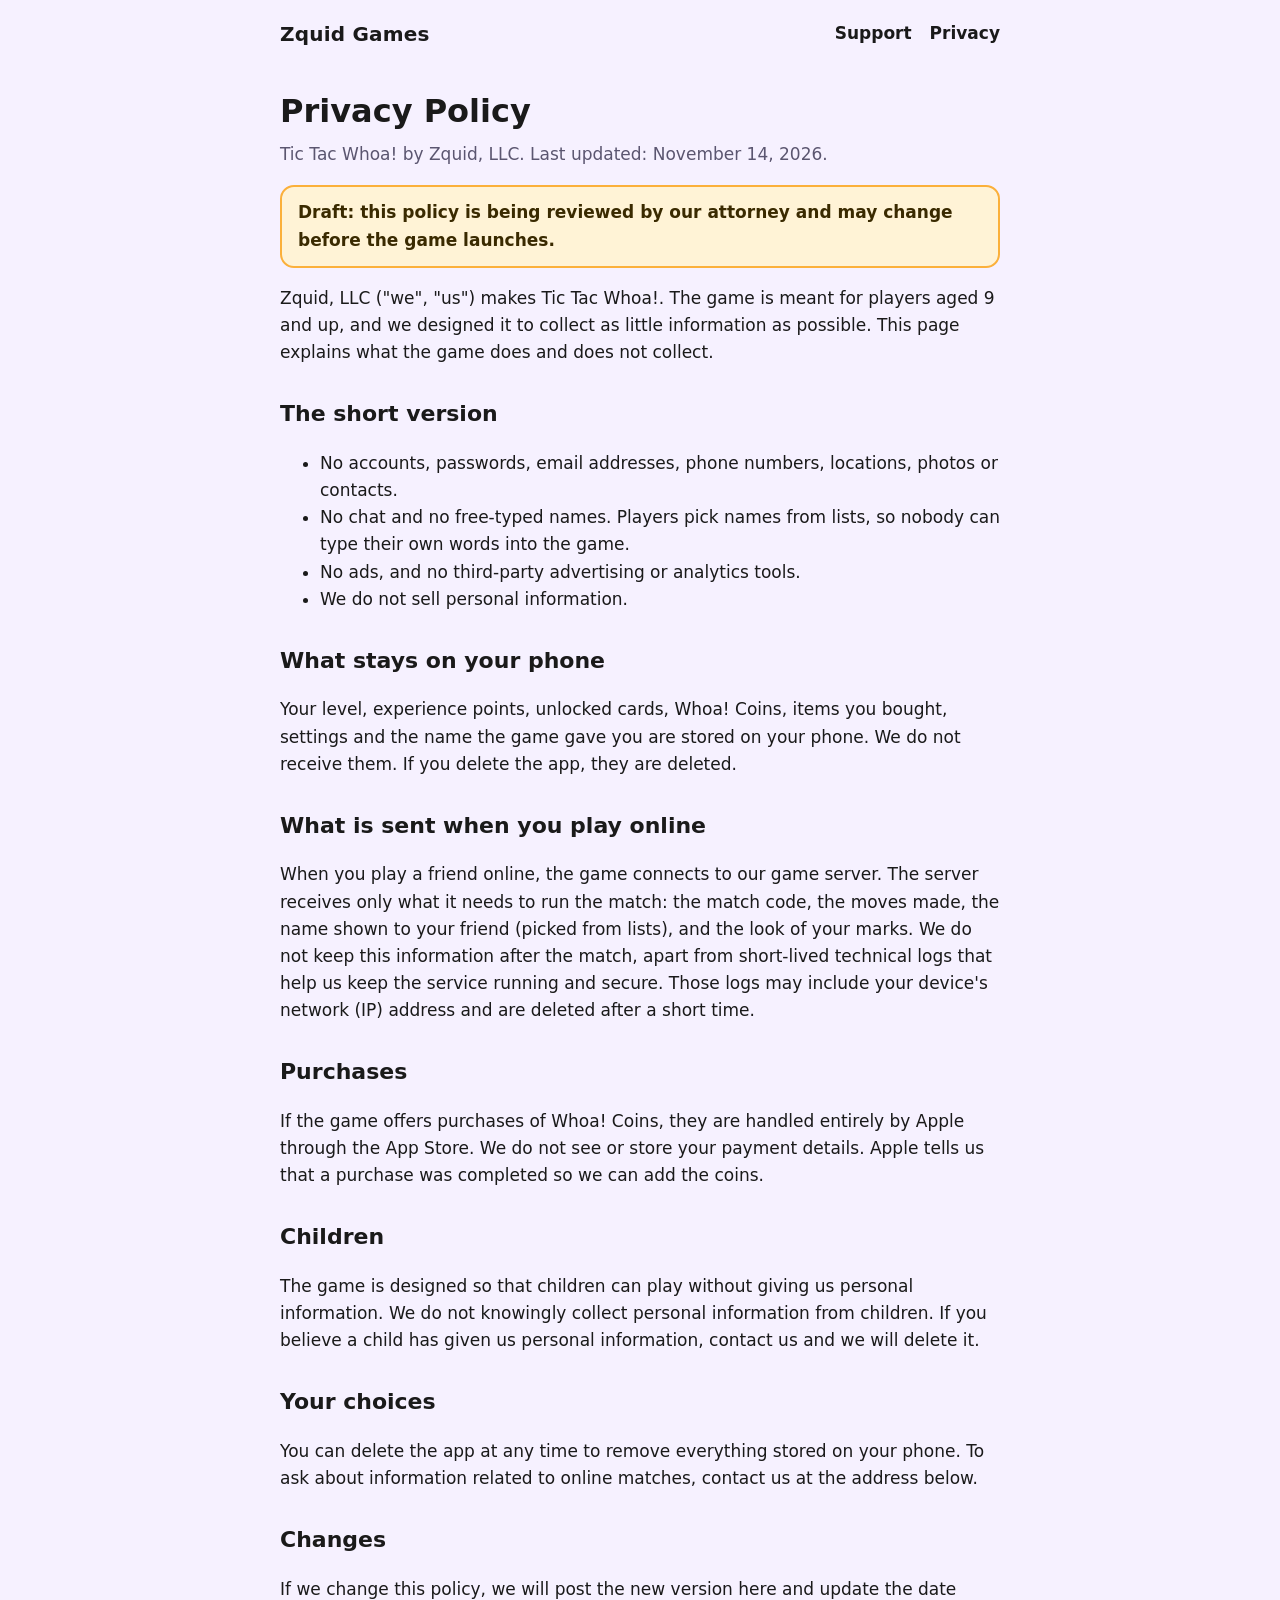
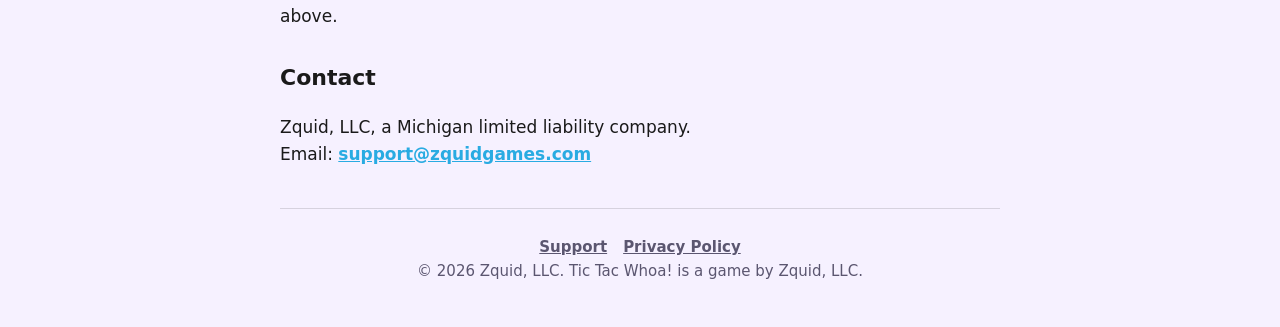
==== privacy.html @ 89dc0cd0 "Zquid Games website Co-Authored-By: Claude Sonnet 5.5 <noreply@anthropic.com>" ====
<!doctype html>
<html lang="en">
<head>
<meta charset="utf-8">
<meta name="viewport" content="width=device-width, initial-scale=1">
<title>Privacy Policy | Tic Tac Whoa!</title>
<meta name="description" content="How Tic Tac Whoa!, a game by Zquid, LLC, handles information.">
<link rel="icon" href="icon.png">
<link rel="stylesheet" href="style.css">
</head>
<body>
<div class="wrap">
  <header class="site">
    <a class="brand" href="index.html">Zquid Games</a>
    <nav><a href="support.html">Support</a><a href="privacy.html">Privacy</a></nav>
  </header>

  <main class="page">
    <h1>Privacy Policy</h1>
    <p class="updated">Tic Tac Whoa! by Zquid, LLC. Last updated: November 14, 2026.</p>
    <div class="notice">Draft: this policy is being reviewed by our attorney and may change before the game launches.</div>

    <p>Zquid, LLC ("we", "us") makes Tic Tac Whoa!. The game is meant for players aged 9 and up, and we designed it to collect as little information as possible. This page explains what the game does and does not collect.</p>

    <h2>The short version</h2>
    <ul>
      <li>No accounts, passwords, email addresses, phone numbers, locations, photos or contacts.</li>
      <li>No chat and no free-typed names. Players pick names from lists, so nobody can type their own words into the game.</li>
      <li>No ads, and no third-party advertising or analytics tools.</li>
      <li>We do not sell personal information.</li>
    </ul>

    <h2>What stays on your phone</h2>
    <p>Your level, experience points, unlocked cards, Whoa! Coins, items you bought, settings and the name the game gave you are stored on your phone. We do not receive them. If you delete the app, they are deleted.</p>

    <h2>What is sent when you play online</h2>
    <p>When you play a friend online, the game connects to our game server. The server receives only what it needs to run the match: the match code, the moves made, the name shown to your friend (picked from lists), and the look of your marks. We do not keep this information after the match, apart from short-lived technical logs that help us keep the service running and secure. Those logs may include your device's network (IP) address and are deleted after a short time.</p>

    <h2>Purchases</h2>
    <p>If the game offers purchases of Whoa! Coins, they are handled entirely by Apple through the App Store. We do not see or store your payment details. Apple tells us that a purchase was completed so we can add the coins.</p>

    <h2>Children</h2>
    <p>The game is designed so that children can play without giving us personal information. We do not knowingly collect personal information from children. If you believe a child has given us personal information, contact us and we will delete it.</p>

    <h2>Your choices</h2>
    <p>You can delete the app at any time to remove everything stored on your phone. To ask about information related to online matches, contact us at the address below.</p>

    <h2>Changes</h2>
    <p>If we change this policy, we will post the new version here and update the date above.</p>

    <h2>Contact</h2>
    <p>Zquid, LLC, a Michigan limited liability company.<br>
    Email: <a href="mailto:support@zquidgames.com">support@zquidgames.com</a></p>
  </main>

  <footer class="site">
    <div><a href="support.html">Support</a><a href="privacy.html">Privacy Policy</a></div>
    <div>&copy; 2026 Zquid, LLC. Tic Tac Whoa! is a game by Zquid, LLC.</div>
  </footer>
</div>
</body>
</html>
---- style.css ----
:root {
  --bg: #F6F1FF;
  --card: #FFFFFF;
  --ink: #1A1A1A;
  --muted: #5B5670;
  --blue: #29ABE2;
  --purple: #CD82ED;
  --orange: #FBB03B;
  --pink: #FF7BD0;
  --line: rgba(26, 26, 26, 0.14);
}
@media (prefers-color-scheme: dark) {
  :root {
    --bg: #17131F;
    --card: #231D31;
    --ink: #F4EFFF;
    --muted: #B9B0D0;
    --line: rgba(244, 239, 255, 0.18);
  }
}
* { box-sizing: border-box; }
html { -webkit-text-size-adjust: 100%; }
body {
  margin: 0;
  background: var(--bg);
  color: var(--ink);
  font: 17px/1.6 ui-rounded, "SF Pro Rounded", system-ui, -apple-system, "Segoe UI", Roboto, sans-serif;
}
a { color: var(--blue); font-weight: 700; }
.wrap { max-width: 760px; margin: 0 auto; padding: 0 20px; }
header.site {
  display: flex; align-items: center; justify-content: space-between; gap: 12px;
  padding: 18px 0;
}
header.site .brand { font-weight: 900; font-size: 20px; color: var(--ink); text-decoration: none; letter-spacing: 0.2px; }
header.site nav a { margin-left: 18px; text-decoration: none; color: var(--ink); font-weight: 700; }
header.site nav a:hover { color: var(--blue); }
.hero { text-align: center; padding: 28px 0 8px; }
.hero img.logo {
  width: min(340px, 80%); height: auto;
  background: #FFFFFF; border-radius: 28px; padding: 14px;
  box-shadow: 0 6px 0 rgba(0, 0, 0, 0.18);
}
.hero h1 { font-size: clamp(28px, 6vw, 40px); line-height: 1.15; margin: 18px 0 8px; font-weight: 900; }
.hero p { color: var(--muted); max-width: 540px; margin: 0 auto; }
.pill {
  display: inline-block; margin-top: 18px; padding: 10px 20px; border-radius: 999px;
  background: var(--orange); color: #1A1A1A; font-weight: 900; border: 3px solid #000; text-decoration: none;
}
.card {
  background: var(--card); border: 1px solid var(--line); border-radius: 20px;
  padding: 22px; margin: 22px 0;
}
.card h2 { margin: 0 0 8px; font-size: 22px; }
.cards { display: grid; gap: 16px; grid-template-columns: repeat(auto-fit, minmax(210px, 1fr)); margin: 22px 0; }
.cards .card { margin: 0; }
.cards .card h3 { margin: 0 0 6px; font-size: 18px; }
.cards .card p { margin: 0; color: var(--muted); font-size: 16px; }
.game { display: flex; gap: 18px; align-items: center; flex-wrap: wrap; }
.game img { width: 96px; height: 96px; border-radius: 22px; border: 1px solid var(--line); }
.game .text { flex: 1 1 260px; }
.game .text p { margin: 4px 0 0; color: var(--muted); }
main.page h1 { font-size: 32px; margin: 18px 0 4px; }
main.page h2 { margin-top: 30px; font-size: 22px; }
main.page p, main.page li { color: var(--ink); }
main.page .updated { color: var(--muted); margin-top: 0; }
.notice {
  background: #FFF3D6; color: #3A2A00; border: 2px solid var(--orange);
  border-radius: 14px; padding: 12px 16px; margin: 16px 0; font-weight: 700;
}
footer.site {
  margin-top: 40px; padding: 26px 0 44px; border-top: 1px solid var(--line);
  color: var(--muted); font-size: 15px; text-align: center;
}
footer.site a { color: var(--muted); margin: 0 8px; }
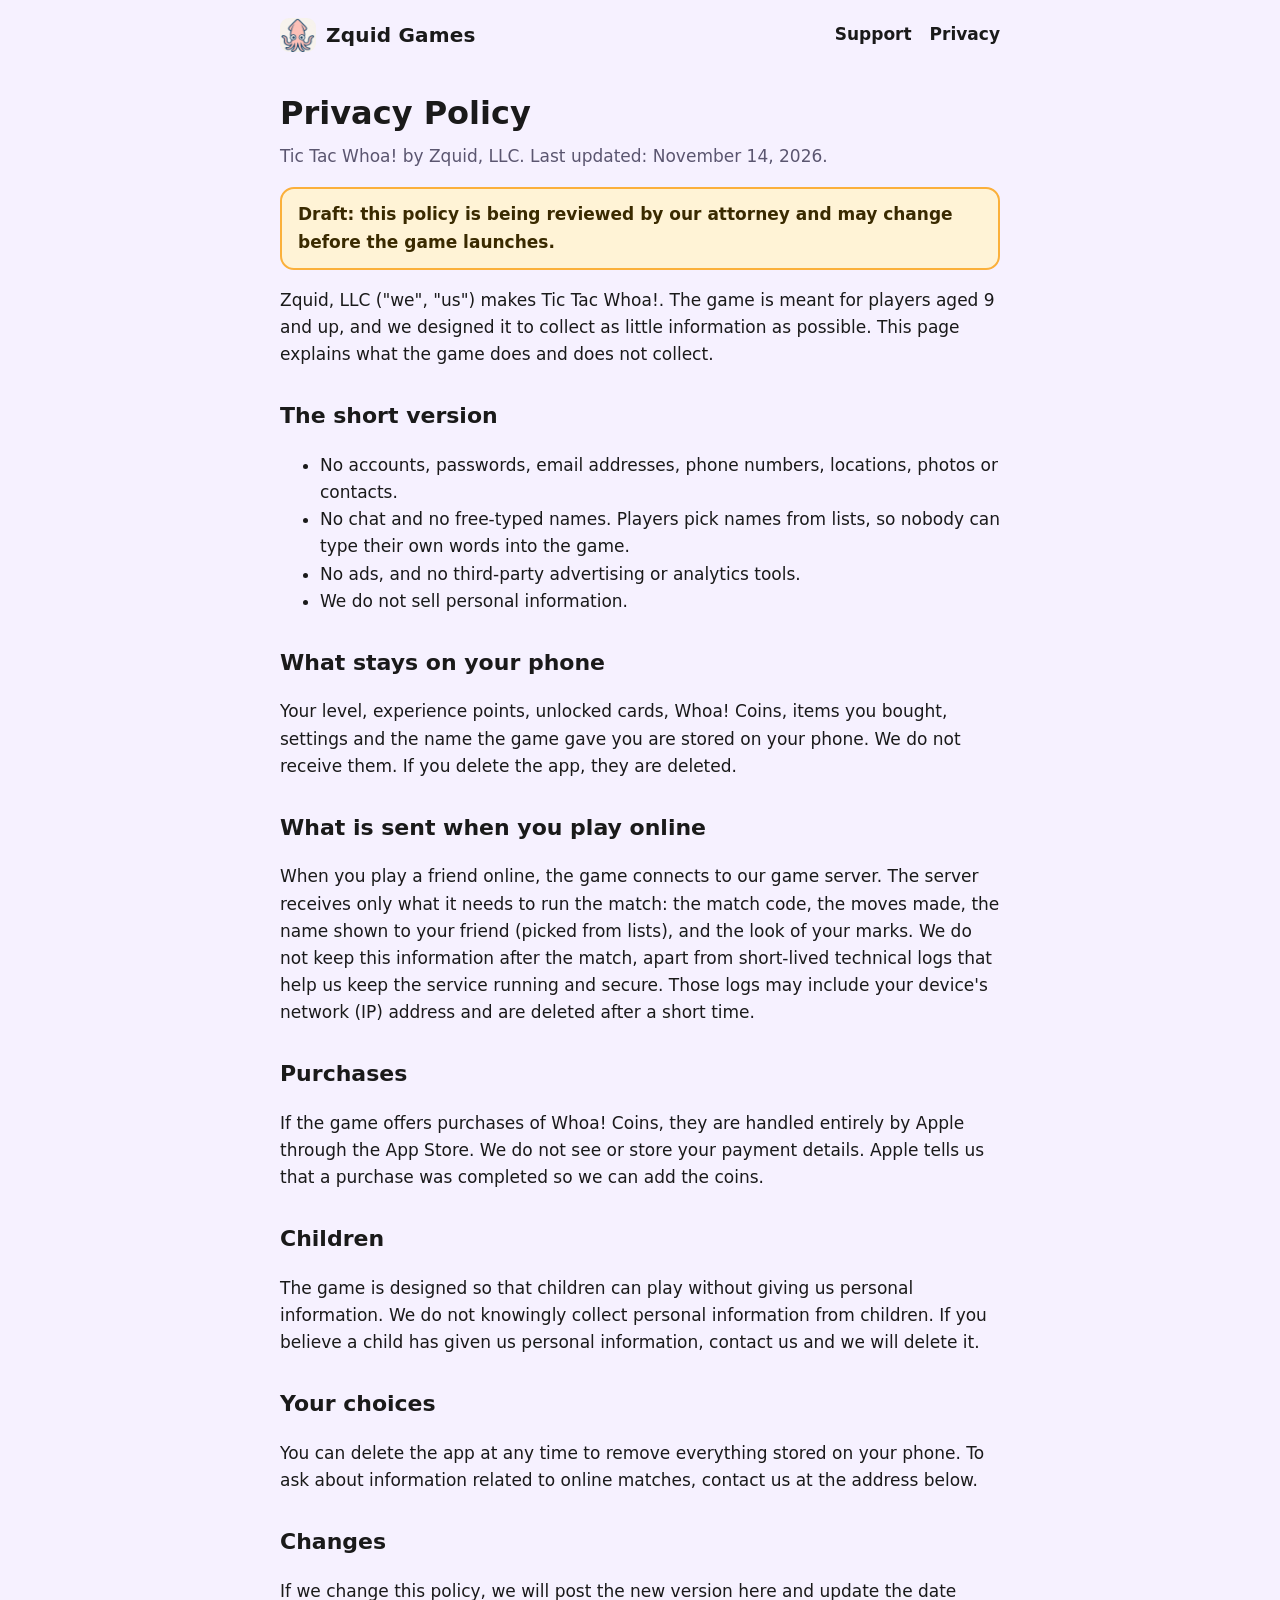
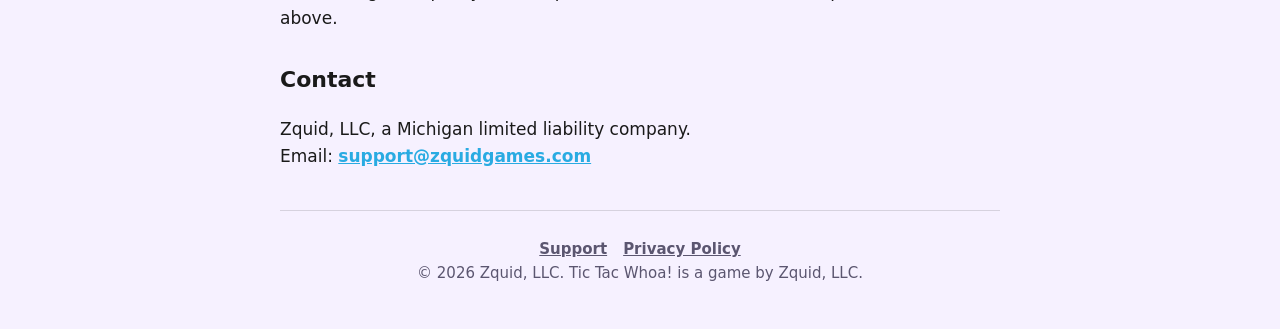
==== commit 6da6001a: "Add the Zquid logo to the website Co-Authored-By: Claude Sonnet 5.5 <noreply@anthropic.com>" ====
--- a/privacy.html
+++ b/privacy.html
@@ -5,13 +5,13 @@
 <meta name="viewport" content="width=device-width, initial-scale=1">
 <title>Privacy Policy | Tic Tac Whoa!</title>
 <meta name="description" content="How Tic Tac Whoa!, a game by Zquid, LLC, handles information.">
-<link rel="icon" href="icon.png">
+<link rel="icon" href="squid.png">
 <link rel="stylesheet" href="style.css">
 </head>
 <body>
 <div class="wrap">
   <header class="site">
-    <a class="brand" href="index.html">Zquid Games</a>
+    <a class="brand" href="index.html"><img src="squid.png" alt="" width="36" height="34"><span>Zquid Games</span></a>
     <nav><a href="support.html">Support</a><a href="privacy.html">Privacy</a></nav>
   </header>
 
--- a/style.css
+++ b/style.css
@@ -32,7 +32,7 @@
   display: flex; align-items: center; justify-content: space-between; gap: 12px;
   padding: 18px 0;
 }
-header.site .brand { font-weight: 900; font-size: 20px; color: var(--ink); text-decoration: none; letter-spacing: 0.2px; }
+header.site .brand { display: inline-flex; align-items: center; gap: 10px; font-weight: 900; font-size: 20px; color: var(--ink); text-decoration: none; letter-spacing: 0.2px; }
 header.site nav a { margin-left: 18px; text-decoration: none; color: var(--ink); font-weight: 700; }
 header.site nav a:hover { color: var(--blue); }
 .hero { text-align: center; padding: 28px 0 8px; }
@@ -73,3 +73,7 @@
   color: var(--muted); font-size: 15px; text-align: center;
 }
 footer.site a { color: var(--muted); margin: 0 8px; }
+header.site .brand { white-space: nowrap; }
+header.site .brand img { border-radius: 9px; }
+@media (max-width: 420px) { header.site nav a { margin-left: 12px; font-size: 16px; } header.site .brand { font-size: 18px; } }
+img.zquid { display: block; width: 200px; max-width: 60%; height: auto; margin: 0 auto 8px; border-radius: 22px; }
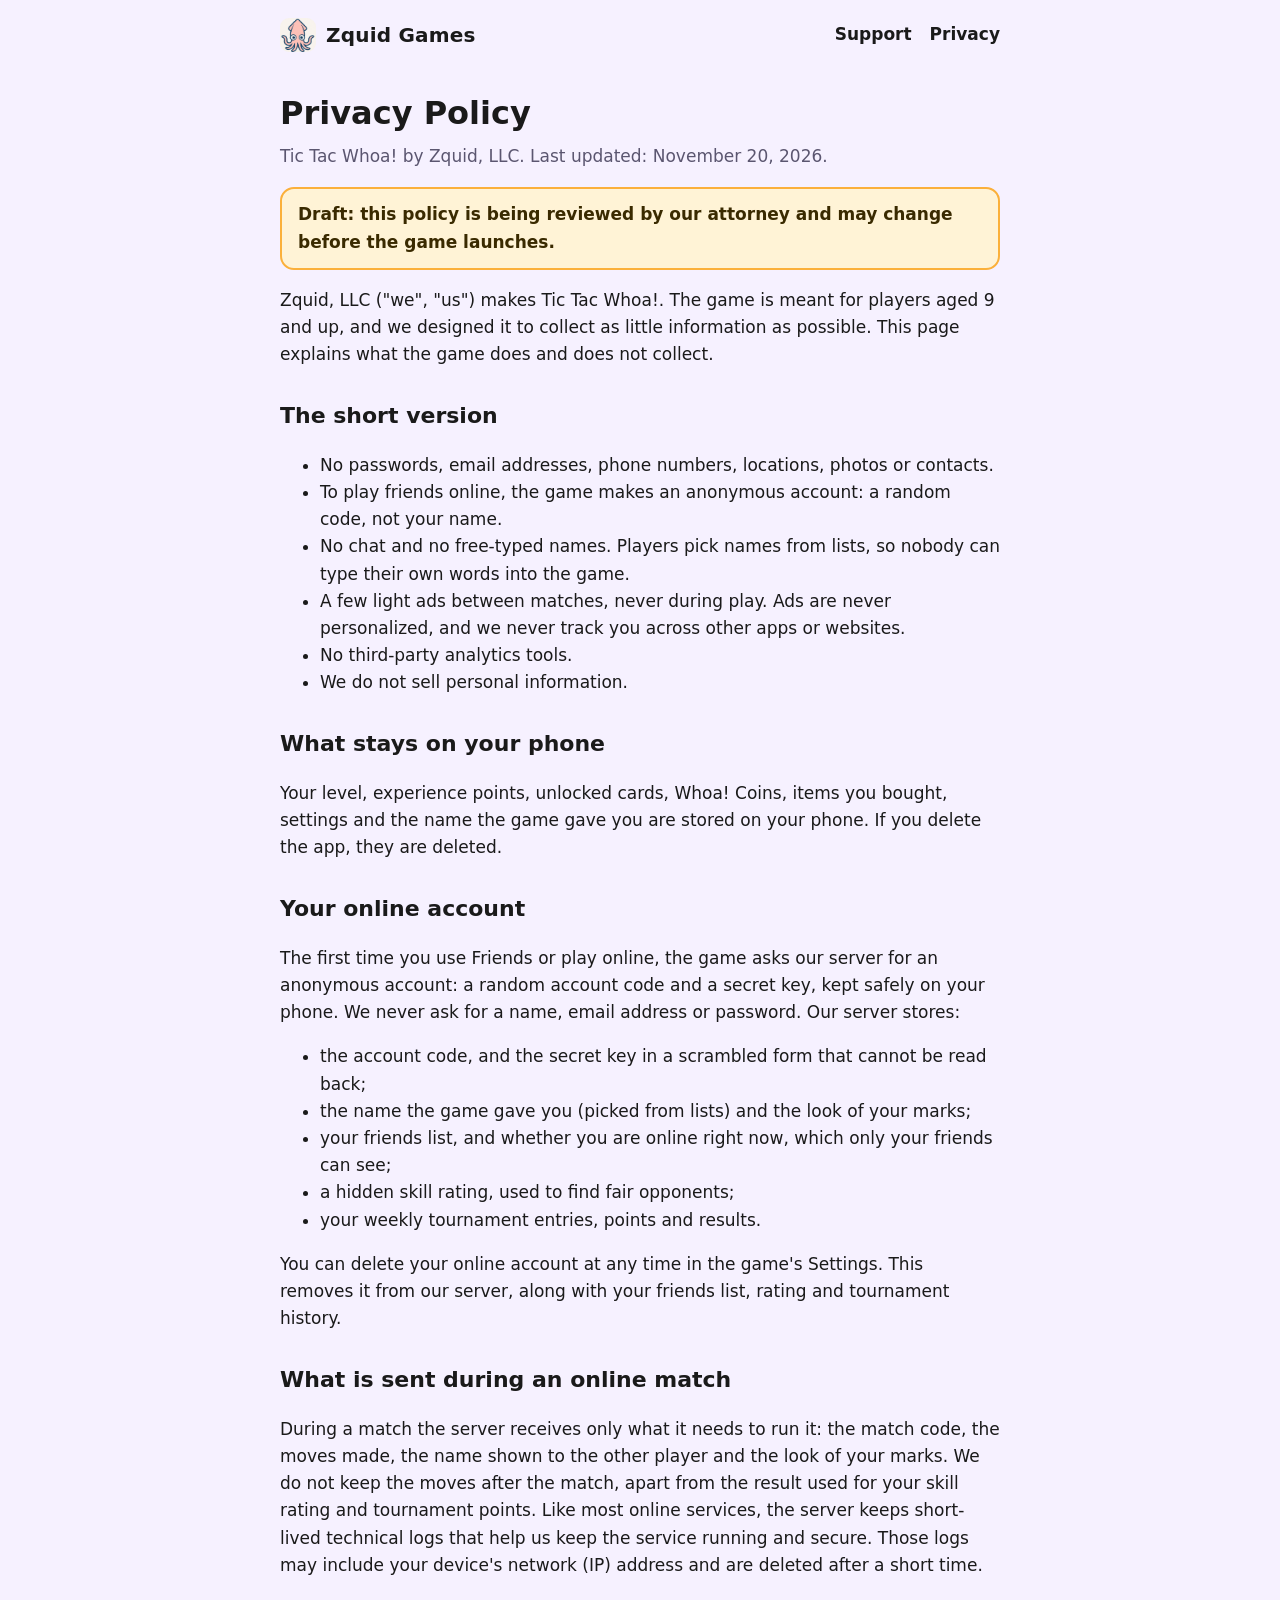
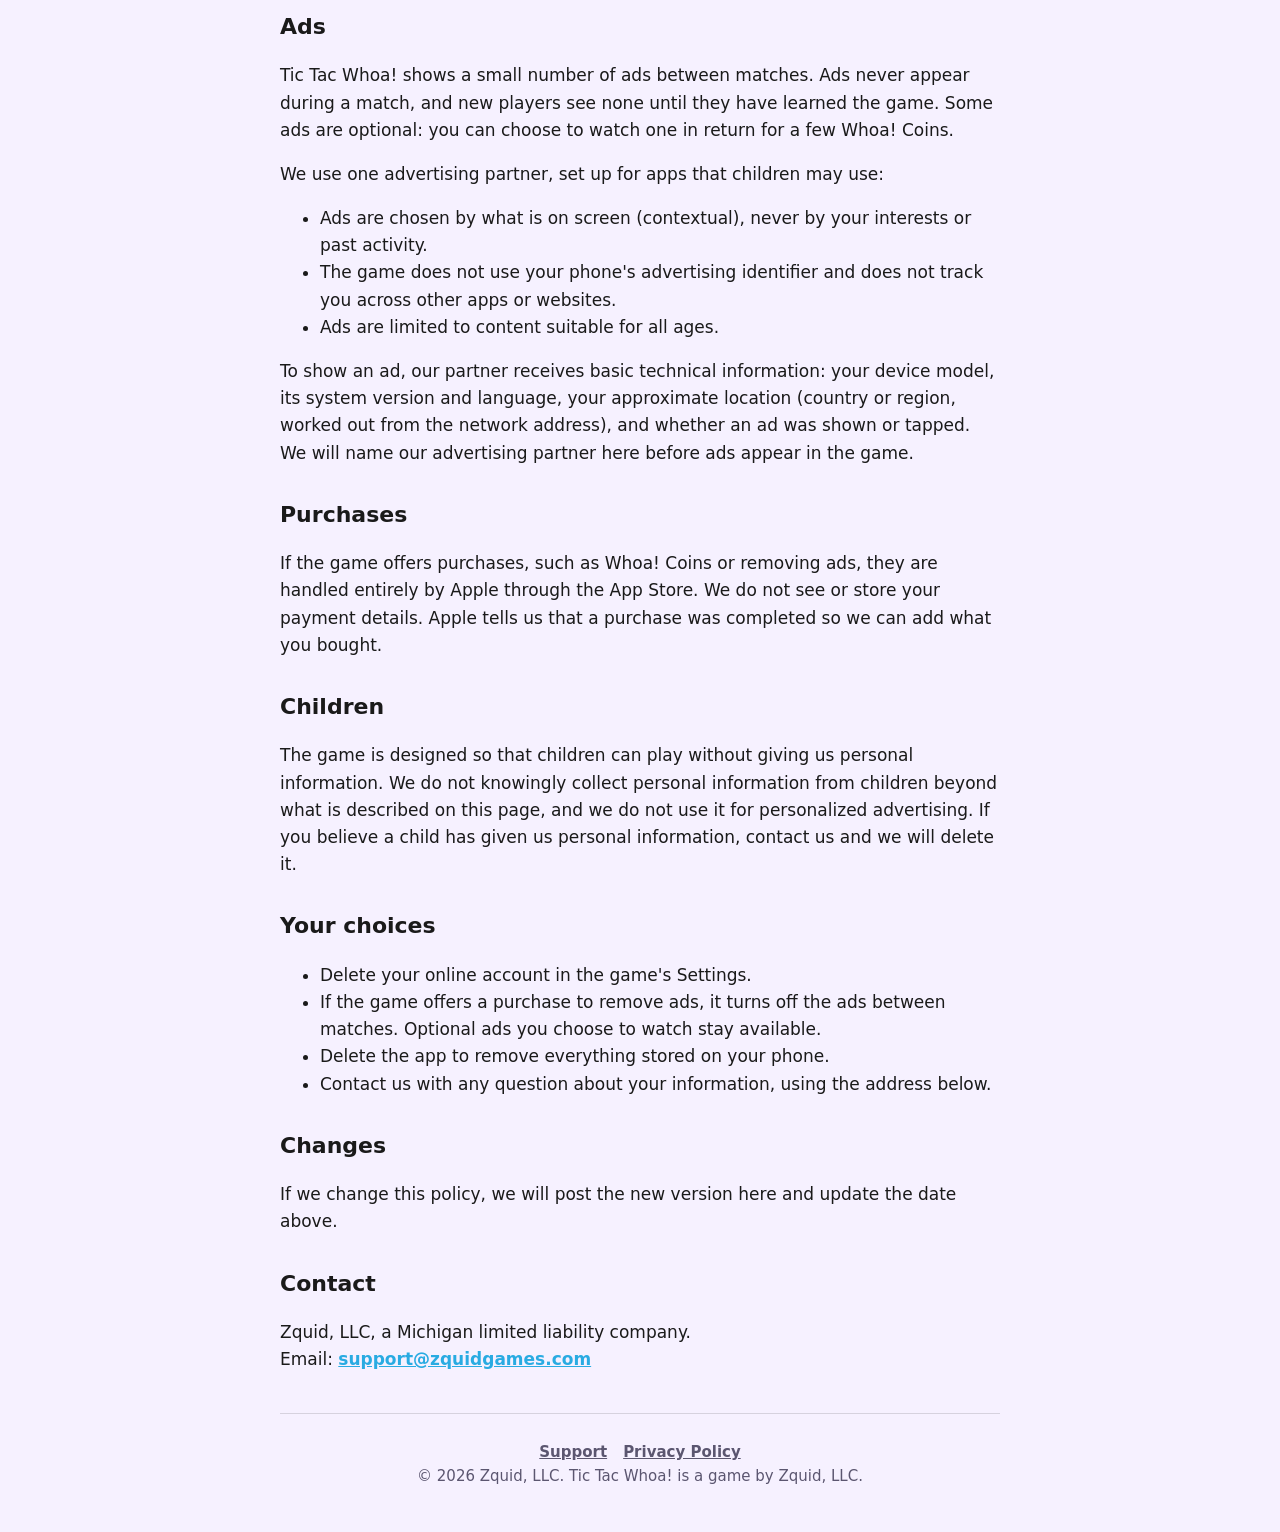
==== commit a5cb1812: "Privacy policy and home page: light ads, anonymous online account; Whoa! Mode and Play Online wordin" ====
--- a/privacy.html
+++ b/privacy.html
@@ -17,33 +17,61 @@
 
   <main class="page">
     <h1>Privacy Policy</h1>
-    <p class="updated">Tic Tac Whoa! by Zquid, LLC. Last updated: November 14, 2026.</p>
+    <p class="updated">Tic Tac Whoa! by Zquid, LLC. Last updated: November 20, 2026.</p>
     <div class="notice">Draft: this policy is being reviewed by our attorney and may change before the game launches.</div>
 
     <p>Zquid, LLC ("we", "us") makes Tic Tac Whoa!. The game is meant for players aged 9 and up, and we designed it to collect as little information as possible. This page explains what the game does and does not collect.</p>
 
     <h2>The short version</h2>
     <ul>
-      <li>No accounts, passwords, email addresses, phone numbers, locations, photos or contacts.</li>
+      <li>No passwords, email addresses, phone numbers, locations, photos or contacts.</li>
+      <li>To play friends online, the game makes an anonymous account: a random code, not your name.</li>
       <li>No chat and no free-typed names. Players pick names from lists, so nobody can type their own words into the game.</li>
-      <li>No ads, and no third-party advertising or analytics tools.</li>
+      <li>A few light ads between matches, never during play. Ads are never personalized, and we never track you across other apps or websites.</li>
+      <li>No third-party analytics tools.</li>
       <li>We do not sell personal information.</li>
     </ul>
 
     <h2>What stays on your phone</h2>
-    <p>Your level, experience points, unlocked cards, Whoa! Coins, items you bought, settings and the name the game gave you are stored on your phone. We do not receive them. If you delete the app, they are deleted.</p>
+    <p>Your level, experience points, unlocked cards, Whoa! Coins, items you bought, settings and the name the game gave you are stored on your phone. If you delete the app, they are deleted.</p>
 
-    <h2>What is sent when you play online</h2>
-    <p>When you play a friend online, the game connects to our game server. The server receives only what it needs to run the match: the match code, the moves made, the name shown to your friend (picked from lists), and the look of your marks. We do not keep this information after the match, apart from short-lived technical logs that help us keep the service running and secure. Those logs may include your device's network (IP) address and are deleted after a short time.</p>
+    <h2>Your online account</h2>
+    <p>The first time you use Friends or play online, the game asks our server for an anonymous account: a random account code and a secret key, kept safely on your phone. We never ask for a name, email address or password. Our server stores:</p>
+    <ul>
+      <li>the account code, and the secret key in a scrambled form that cannot be read back;</li>
+      <li>the name the game gave you (picked from lists) and the look of your marks;</li>
+      <li>your friends list, and whether you are online right now, which only your friends can see;</li>
+      <li>a hidden skill rating, used to find fair opponents;</li>
+      <li>your weekly tournament entries, points and results.</li>
+    </ul>
+    <p>You can delete your online account at any time in the game's Settings. This removes it from our server, along with your friends list, rating and tournament history.</p>
+
+    <h2>What is sent during an online match</h2>
+    <p>During a match the server receives only what it needs to run it: the match code, the moves made, the name shown to the other player and the look of your marks. We do not keep the moves after the match, apart from the result used for your skill rating and tournament points. Like most online services, the server keeps short-lived technical logs that help us keep the service running and secure. Those logs may include your device's network (IP) address and are deleted after a short time.</p>
+
+    <h2>Ads</h2>
+    <p>Tic Tac Whoa! shows a small number of ads between matches. Ads never appear during a match, and new players see none until they have learned the game. Some ads are optional: you can choose to watch one in return for a few Whoa! Coins.</p>
+    <p>We use one advertising partner, set up for apps that children may use:</p>
+    <ul>
+      <li>Ads are chosen by what is on screen (contextual), never by your interests or past activity.</li>
+      <li>The game does not use your phone's advertising identifier and does not track you across other apps or websites.</li>
+      <li>Ads are limited to content suitable for all ages.</li>
+    </ul>
+    <p>To show an ad, our partner receives basic technical information: your device model, its system version and language, your approximate location (country or region, worked out from the network address), and whether an ad was shown or tapped. We will name our advertising partner here before ads appear in the game.</p>
 
     <h2>Purchases</h2>
-    <p>If the game offers purchases of Whoa! Coins, they are handled entirely by Apple through the App Store. We do not see or store your payment details. Apple tells us that a purchase was completed so we can add the coins.</p>
+    <p>If the game offers purchases, such as Whoa! Coins or removing ads, they are handled entirely by Apple through the App Store. We do not see or store your payment details. Apple tells us that a purchase was completed so we can add what you bought.</p>
 
     <h2>Children</h2>
-    <p>The game is designed so that children can play without giving us personal information. We do not knowingly collect personal information from children. If you believe a child has given us personal information, contact us and we will delete it.</p>
+    <p>The game is designed so that children can play without giving us personal information. We do not knowingly collect personal information from children beyond what is described on this page, and we do not use it for personalized advertising. If you believe a child has given us personal information, contact us and we will delete it.</p>
 
     <h2>Your choices</h2>
-    <p>You can delete the app at any time to remove everything stored on your phone. To ask about information related to online matches, contact us at the address below.</p>
+    <ul>
+      <li>Delete your online account in the game's Settings.</li>
+      <li>If the game offers a purchase to remove ads, it turns off the ads between matches. Optional ads you choose to watch stay available.</li>
+      <li>Delete the app to remove everything stored on your phone.</li>
+      <li>Contact us with any question about your information, using the address below.</li>
+    </ul>
 
     <h2>Changes</h2>
     <p>If we change this policy, we will post the new version here and update the date above.</p>
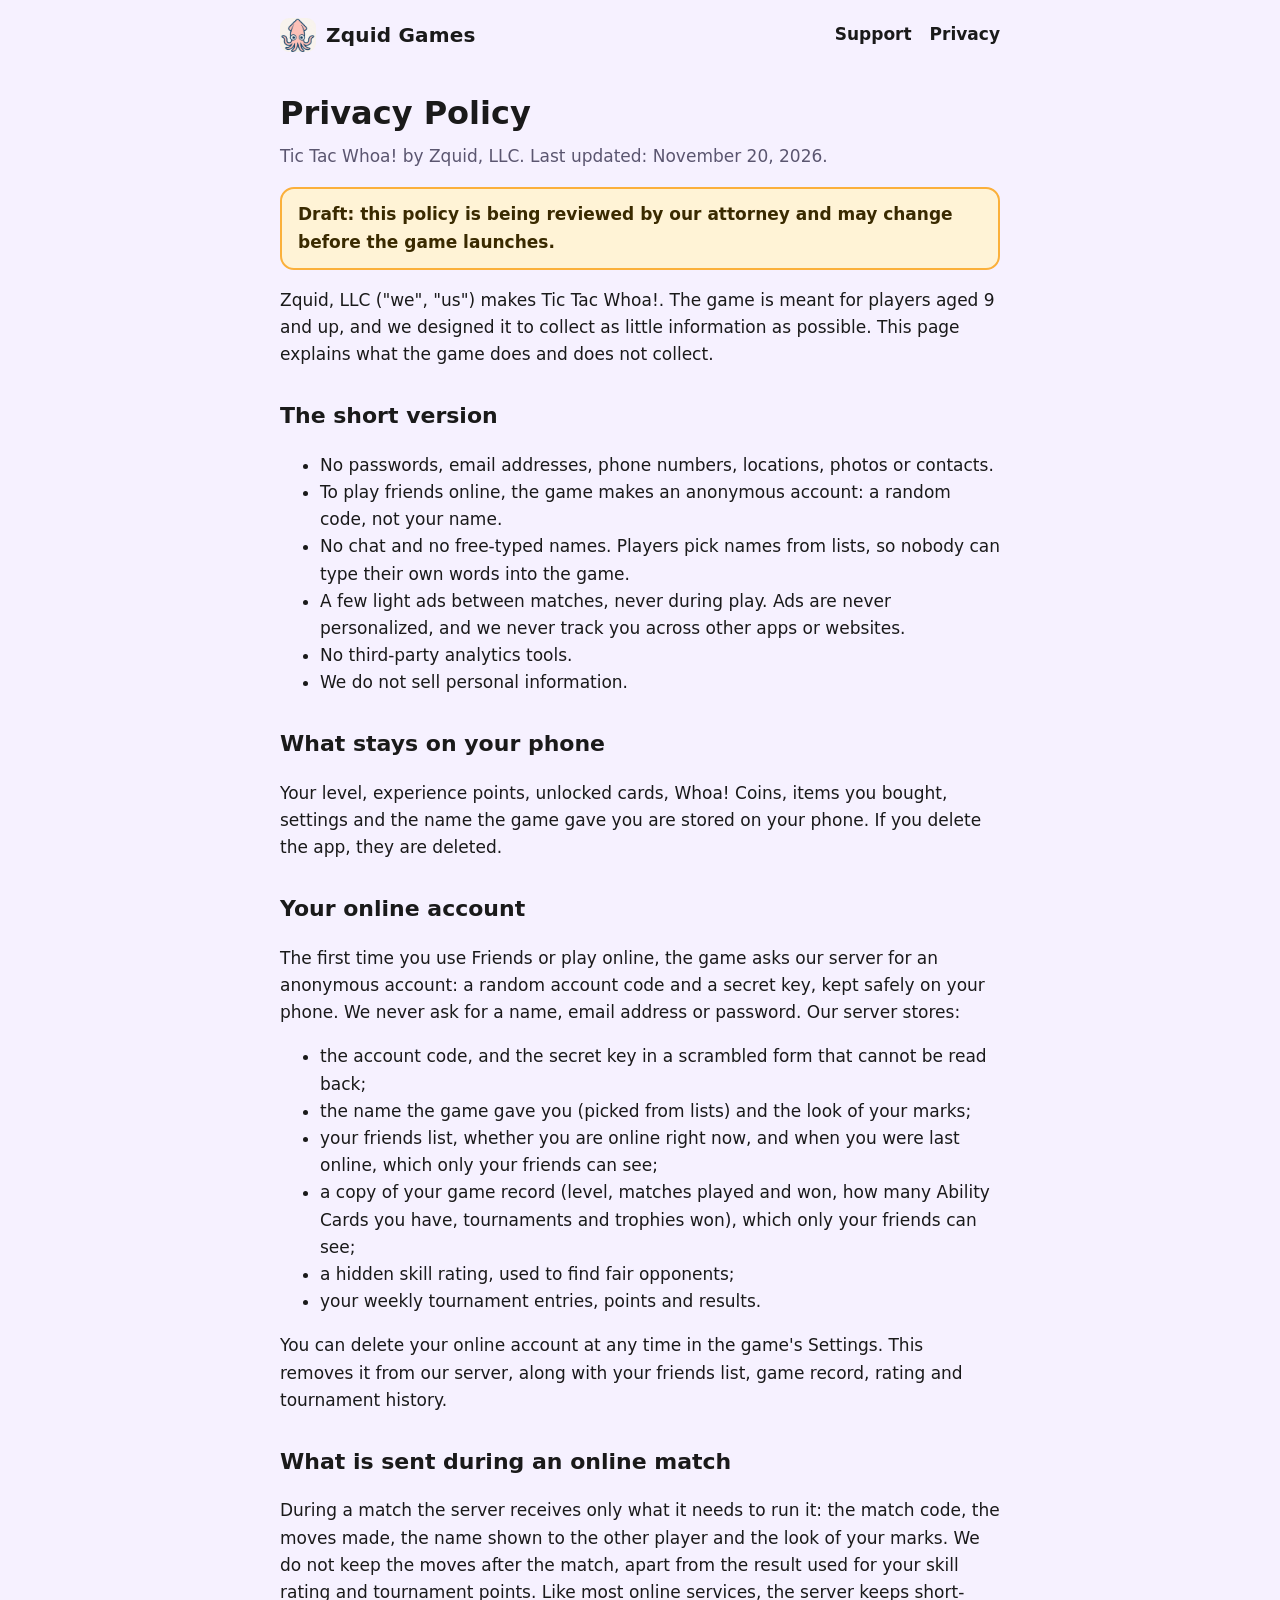
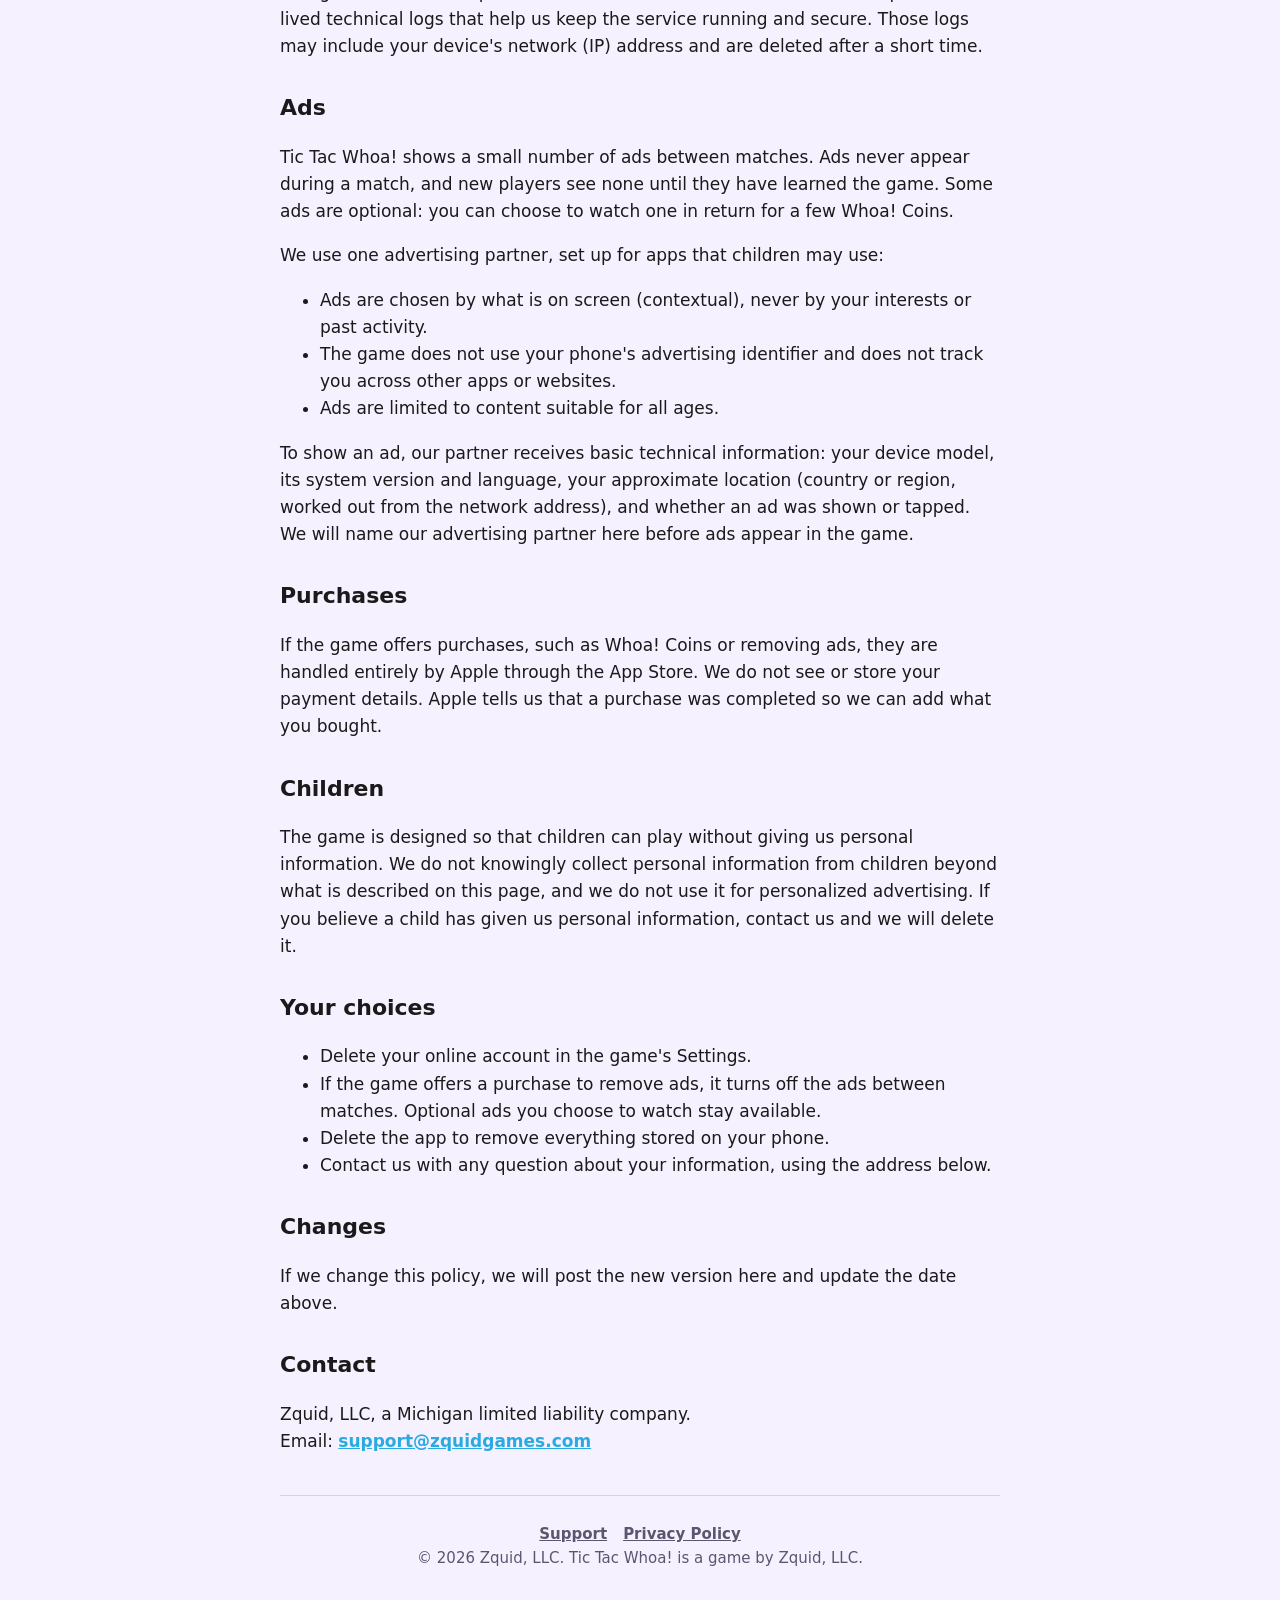
==== commit 1d7c9fff: "Privacy policy: friends can see your game record and when you were last online Co-Authored-By: Claud" ====
--- a/privacy.html
+++ b/privacy.html
@@ -40,11 +40,12 @@
     <ul>
       <li>the account code, and the secret key in a scrambled form that cannot be read back;</li>
       <li>the name the game gave you (picked from lists) and the look of your marks;</li>
-      <li>your friends list, and whether you are online right now, which only your friends can see;</li>
+      <li>your friends list, whether you are online right now, and when you were last online, which only your friends can see;</li>
+      <li>a copy of your game record (level, matches played and won, how many Ability Cards you have, tournaments and trophies won), which only your friends can see;</li>
       <li>a hidden skill rating, used to find fair opponents;</li>
       <li>your weekly tournament entries, points and results.</li>
     </ul>
-    <p>You can delete your online account at any time in the game's Settings. This removes it from our server, along with your friends list, rating and tournament history.</p>
+    <p>You can delete your online account at any time in the game's Settings. This removes it from our server, along with your friends list, game record, rating and tournament history.</p>
 
     <h2>What is sent during an online match</h2>
     <p>During a match the server receives only what it needs to run it: the match code, the moves made, the name shown to the other player and the look of your marks. We do not keep the moves after the match, apart from the result used for your skill rating and tournament points. Like most online services, the server keeps short-lived technical logs that help us keep the service running and secure. Those logs may include your device's network (IP) address and are deleted after a short time.</p>
